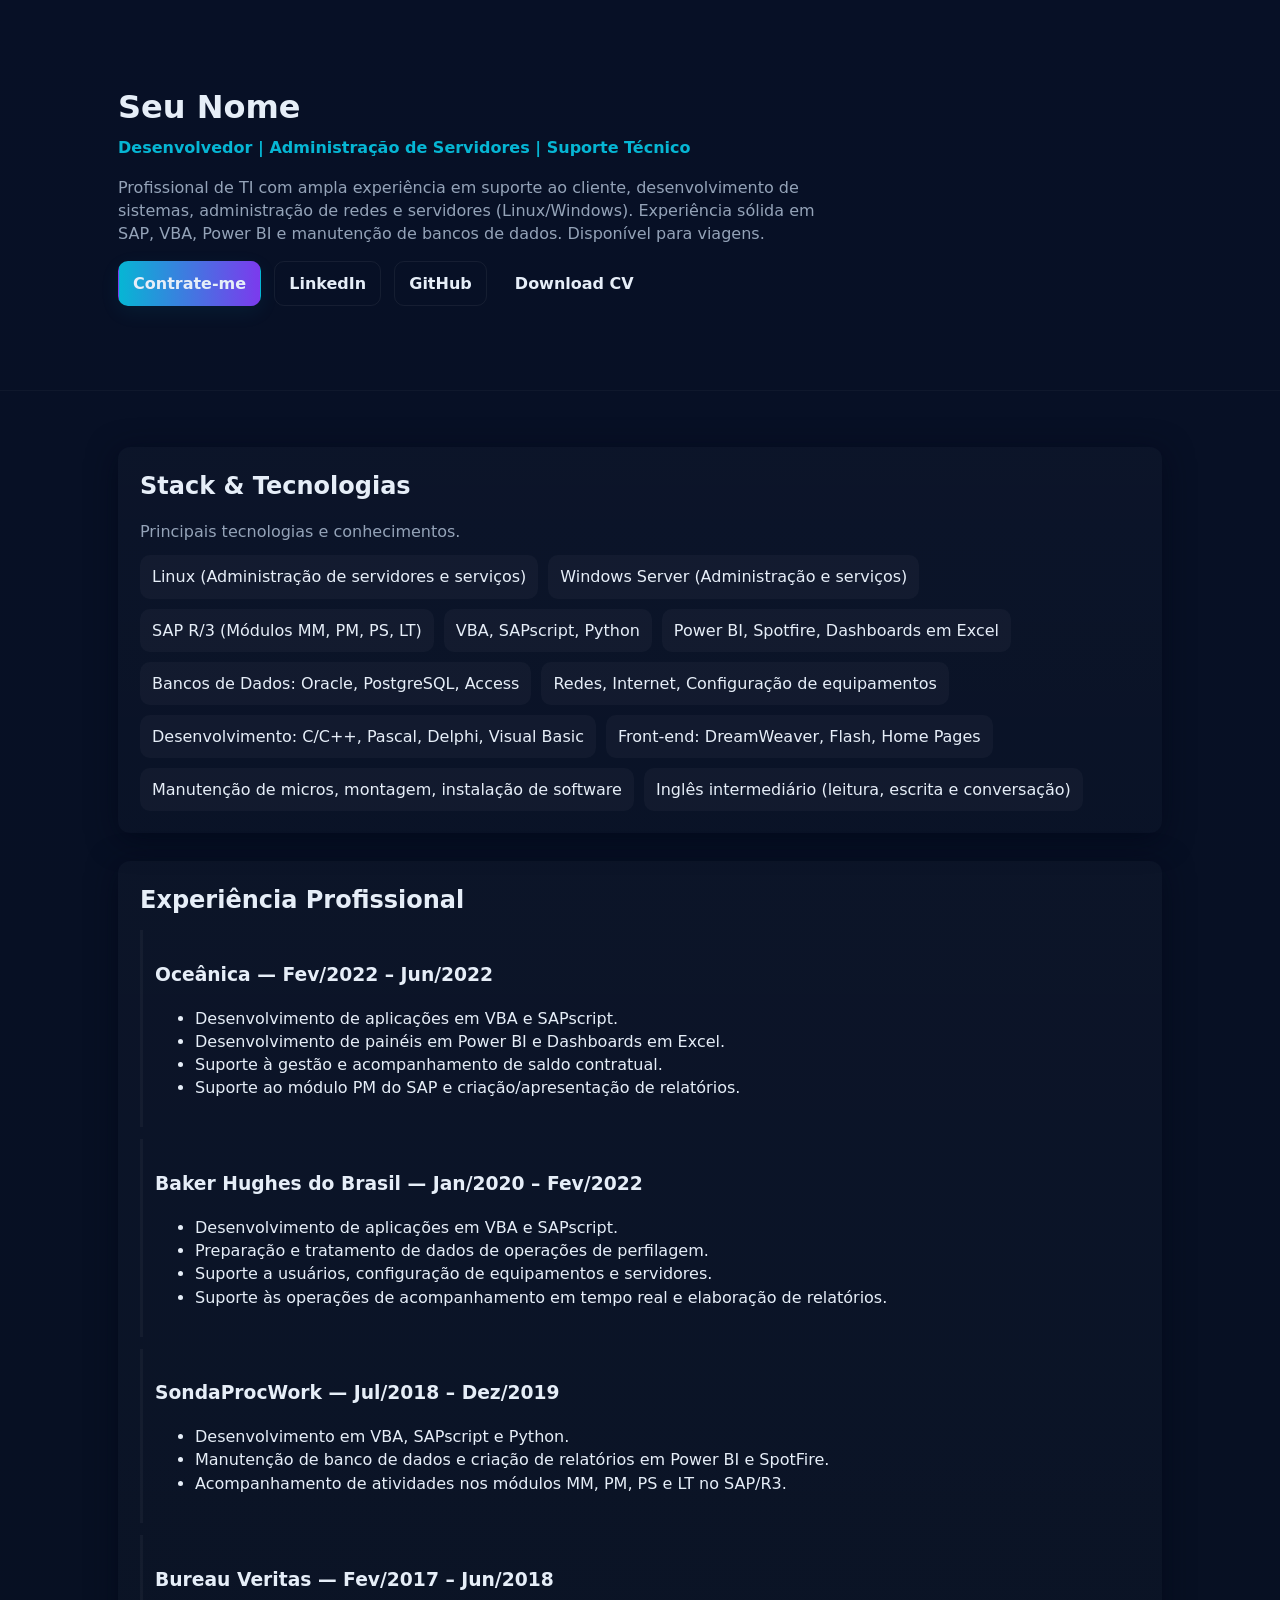
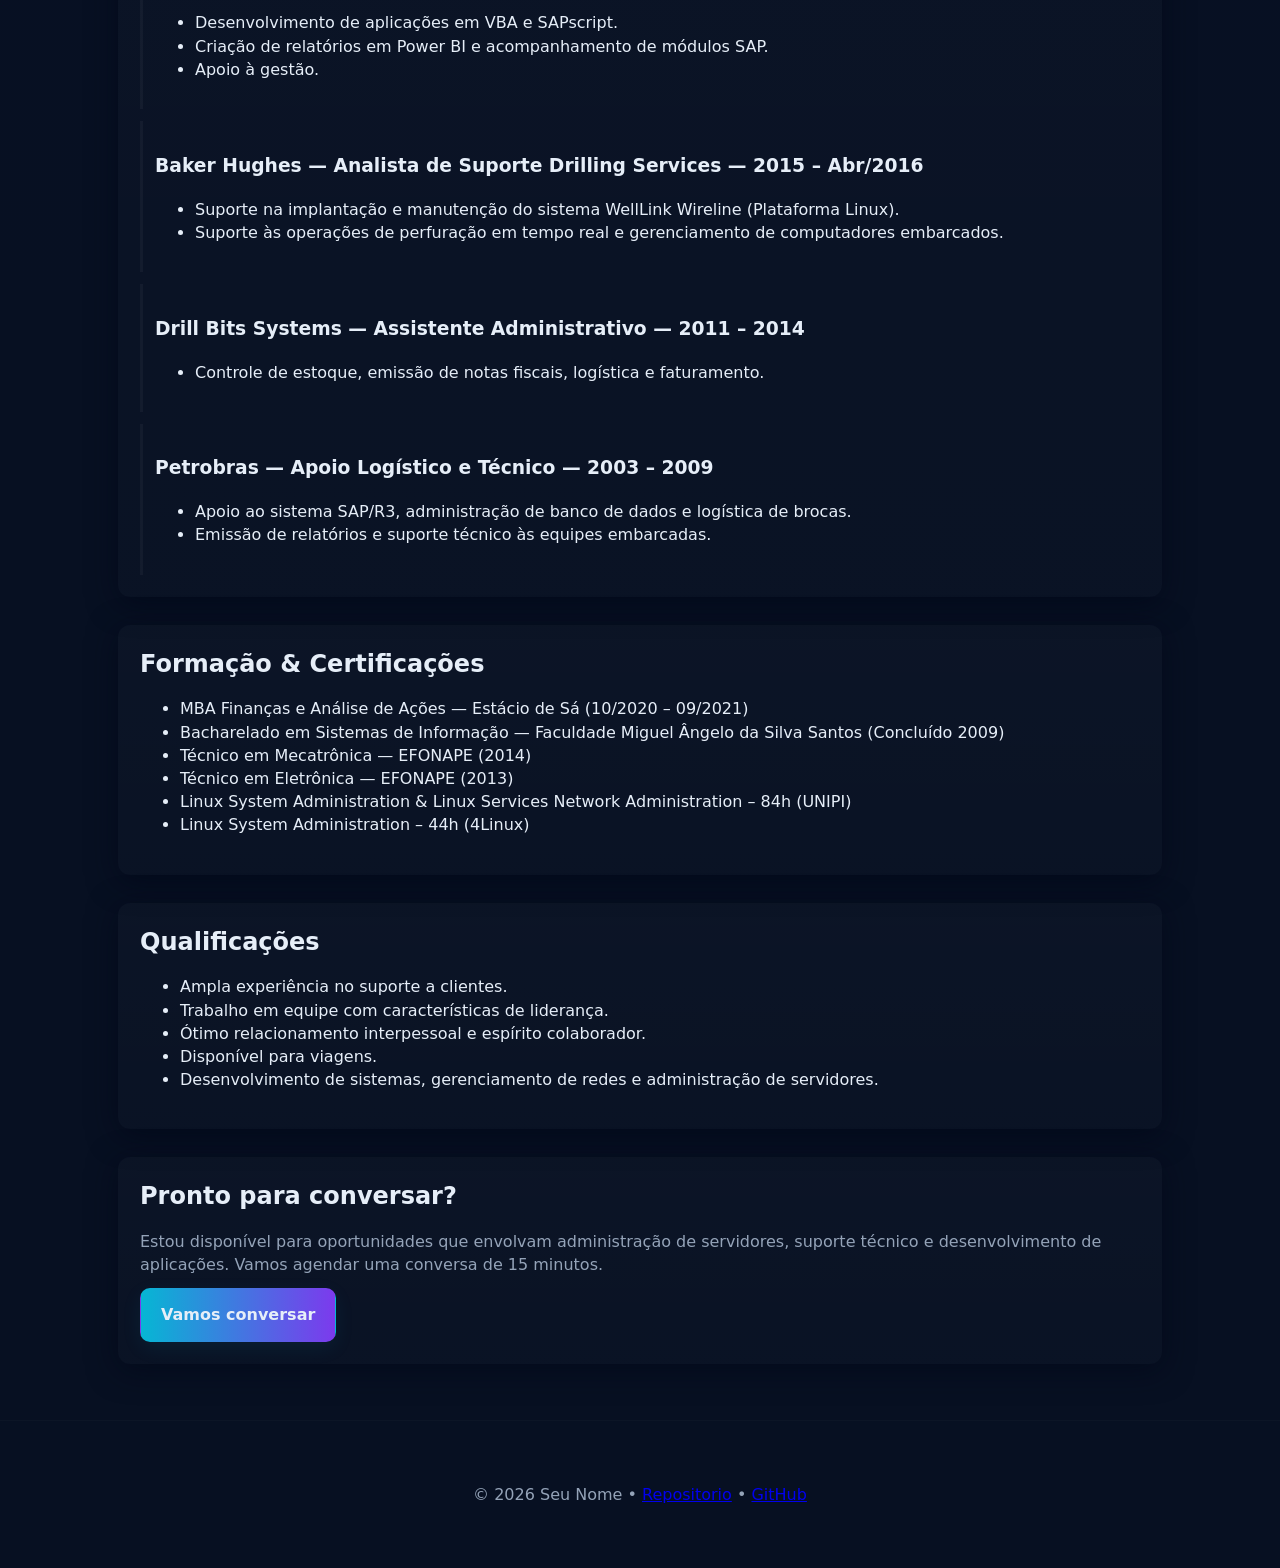
==== index.html @ 39094fad "Add GitHub Pages developer portfolio (initial)" ====
<!doctype html>
<html lang="pt-BR">
<head>
  <meta charset="utf-8" />
  <meta name="viewport" content="width=device-width,initial-scale=1" />
  <title>Seu Nome — Desenvolvedor | Portfólio</title>
  <meta name="description" content="Profissional de TI com experiência em desenvolvimento de sistemas, administração de servidores e suporte ao cliente. Especialista em Linux, Windows Server, SAP, VBA e Power BI."/>
  <meta name="author" content="Seu Nome">
  <meta property="og:title" content="Seu Nome — Desenvolvedor"/>
  <meta property="og:description" content="Profissional de TI com experiência em desenvolvimento de sistemas, administração de servidores e suporte ao cliente."/>
  <link rel="stylesheet" href="styles.css">
</head>
<body>
  <header class="hero">
    <div class="container">
      <div class="hero-text">
        <h1>Seu Nome</h1>
        <p class="role">Desenvolvedor | Administração de Servidores | Suporte Técnico</p>
        <p class="summary">Profissional de TI com ampla experiência em suporte ao cliente, desenvolvimento de sistemas, administração de redes e servidores (Linux/Windows). Experiência sólida em SAP, VBA, Power BI e manutenção de bancos de dados. Disponível para viagens.</p>
        <div class="contact-ctas">
          <a href="mailto:seu-email@exemplo.com" class="btn primary">Contrate-me</a>
          <a href="https://www.linkedin.com/in/seu-linkedin" class="btn outline" target="_blank" rel="noopener">LinkedIn</a>
          <a href="https://github.com/lnxslack" class="btn outline" target="_blank" rel="noopener">GitHub</a>
          <a href="resume.pdf" class="btn" download>Download CV</a>
        </div>
      </div>
    </div>
  </header>

  <main class="container">
    <section id="skills" class="card">
      <h2>Stack & Tecnologias</h2>
      <p class="muted">Principais tecnologias e conhecimentos.</p>
      <ul class="skills-list">
        <li>Linux (Administração de servidores e serviços)</li>
        <li>Windows Server (Administração e serviços)</li>
        <li>SAP R/3 (Módulos MM, PM, PS, LT)</li>
        <li>VBA, SAPscript, Python</li>
        <li>Power BI, Spotfire, Dashboards em Excel</li>
        <li>Bancos de Dados: Oracle, PostgreSQL, Access</li>
        <li>Redes, Internet, Configuração de equipamentos</li>
        <li>Desenvolvimento: C/C++, Pascal, Delphi, Visual Basic</li>
        <li>Front-end: DreamWeaver, Flash, Home Pages</li>
        <li>Manutenção de micros, montagem, instalação de software</li>
        <li>Inglês intermediário (leitura, escrita e conversação)</li>
      </ul>
    </section>

    <section id="experience" class="card">
      <h2>Experiência Profissional</h2>
      <div class="timeline">

        <div class="timeline-item">
          <h3>Oceânica — Fev/2022 – Jun/2022</h3>
          <ul>
            <li>Desenvolvimento de aplicações em VBA e SAPscript.</li>
            <li>Desenvolvimento de painéis em Power BI e Dashboards em Excel.</li>
            <li>Suporte à gestão e acompanhamento de saldo contratual.</li>
            <li>Suporte ao módulo PM do SAP e criação/apresentação de relatórios.</li>
          </ul>
        </div>

        <div class="timeline-item">
          <h3>Baker Hughes do Brasil — Jan/2020 – Fev/2022</h3>
          <ul>
            <li>Desenvolvimento de aplicações em VBA e SAPscript.</li>
            <li>Preparação e tratamento de dados de operações de perfilagem.</li>
            <li>Suporte a usuários, configuração de equipamentos e servidores.</li>
            <li>Suporte às operações de acompanhamento em tempo real e elaboração de relatórios.</li>
          </ul>
        </div>

        <div class="timeline-item">
          <h3>SondaProcWork — Jul/2018 – Dez/2019</h3>
          <ul>
            <li>Desenvolvimento em VBA, SAPscript e Python.</li>
            <li>Manutenção de banco de dados e criação de relatórios em Power BI e SpotFire.</li>
            <li>Acompanhamento de atividades nos módulos MM, PM, PS e LT no SAP/R3.</li>
          </ul>
        </div>

        <div class="timeline-item">
          <h3>Bureau Veritas — Fev/2017 – Jun/2018</h3>
          <ul>
            <li>Desenvolvimento de aplicações em VBA e SAPscript.</li>
            <li>Criação de relatórios em Power BI e acompanhamento de módulos SAP.</li>
            <li>Apoio à gestão.</li>
          </ul>
        </div>

        <div class="timeline-item">
          <h3>Baker Hughes — Analista de Suporte Drilling Services — 2015 – Abr/2016</h3>
          <ul>
            <li>Suporte na implantação e manutenção do sistema WellLink Wireline (Plataforma Linux).</li>
            <li>Suporte às operações de perfuração em tempo real e gerenciamento de computadores embarcados.</li>
          </ul>
        </div>

        <div class="timeline-item">
          <h3>Drill Bits Systems — Assistente Administrativo — 2011 – 2014</h3>
          <ul>
            <li>Controle de estoque, emissão de notas fiscais, logística e faturamento.</li>
          </ul>
        </div>

        <div class="timeline-item">
          <h3>Petrobras — Apoio Logístico e Técnico — 2003 – 2009</h3>
          <ul>
            <li>Apoio ao sistema SAP/R3, administração de banco de dados e logística de brocas.</li>
            <li>Emissão de relatórios e suporte técnico às equipes embarcadas.</li>
          </ul>
        </div>

      </div>
    </section>

    <section id="education" class="card">
      <h2>Formação & Certificações</h2>
      <ul>
        <li>MBA Finanças e Análise de Ações — Estácio de Sá (10/2020 – 09/2021)</li>
        <li>Bacharelado em Sistemas de Informação — Faculdade Miguel Ângelo da Silva Santos (Concluído 2009)</li>
        <li>Técnico em Mecatrônica — EFONAPE (2014)</li>
        <li>Técnico em Eletrônica — EFONAPE (2013)</li>
        <li>Linux System Administration & Linux Services Network Administration – 84h (UNIPI)</li>
        <li>Linux System Administration – 44h (4Linux)</li>
      </ul>
    </section>

    <section id="qualifications" class="card">
      <h2>Qualificações</h2>
      <ul>
        <li>Ampla experiência no suporte a clientes.</li>
        <li>Trabalho em equipe com características de liderança.</li>
        <li>Ótimo relacionamento interpessoal e espírito colaborador.</li>
        <li>Disponível para viagens.</li>
        <li>Desenvolvimento de sistemas, gerenciamento de redes e administração de servidores.</li>
      </ul>
    </section>

    <section id="cta" class="card cta">
      <h2>Pronto para conversar?</h2>
      <p class="muted">Estou disponível para oportunidades que envolvam administração de servidores, suporte técnico e desenvolvimento de aplicações. Vamos agendar uma conversa de 15 minutos.</p>
      <a href="mailto:seu-email@exemplo.com?subject=Oportunidade%20de%20Trabalho" class="btn primary large">Vamos conversar</a>
    </section>
  </main>

  <footer class="site-footer">
    <div class="container">
      <p>© {{ANO_ATUAL}} Seu Nome • <a href="https://github.com/lnxslack/Resume">Repositorio</a> • <a href="https://github.com/lnxslack">GitHub</a></p>
    </div>
  </footer>

  <script src="script.js"></script>
</body>
</html>
---- styles.css ----
:root{
  --bg:#0f1724;
  --card:#0b1220;
  --accent:#06b6d4;
  --muted:#94a3b8;
  --text:#e6eef8;
  --glass: rgba(255,255,255,0.03);
  --radius:12px;
  --container:1100px;
  font-family: Inter, system-ui, -apple-system, "Segoe UI", Roboto, "Helvetica Neue", Arial;
}
*{box-sizing:border-box}
body{
  margin:0;
  background:linear-gradient(180deg,#071026 0%,#071022 60%);
  color:var(--text);
  -webkit-font-smoothing:antialiased;
  line-height:1.45;
}
.container{
  max-width:var(--container);
  margin:0 auto;
  padding:28px;
}
.hero{
  padding:56px 0;
  border-bottom:1px solid rgba(255,255,255,0.03);
}
.hero .container{
  display:flex;
  gap:28px;
  align-items:center;
}
.hero-text h1{margin:0;font-size:32px}
.role{color:var(--accent);margin:6px 0;font-weight:600}
.summary{color:var(--muted);max-width:720px}
.btn{
  display:inline-block;padding:10px 14px;border-radius:10px;text-decoration:none;color:var(--text);margin-right:8px;border:1px solid transparent;font-weight:600
}
.btn.primary{background:linear-gradient(90deg,var(--accent),#7c3aed);box-shadow:0 6px 20px rgba(6,182,212,0.08)}
.btn.outline{background:transparent;border:1px solid rgba(255,255,255,0.06)}
.btn.large{padding:14px 20px;font-size:16px}
.card{background:linear-gradient(180deg, rgba(255,255,255,0.02), rgba(255,255,255,0.01)); margin:28px 0;padding:22px;border-radius:var(--radius);box-shadow:0 6px 30px rgba(2,6,23,0.6)}
h2{margin:0 0 12px 0}
.muted{color:var(--muted);margin-bottom:12px}
.skills-list{display:flex;flex-wrap:wrap;gap:10px;list-style:none;padding:0;margin:0}
.skills-list li{background:rgba(255,255,255,0.03);padding:10px 12px;border-radius:10px}
.projects-grid{display:grid;grid-template-columns:repeat(auto-fit,minmax(260px,1fr));gap:14px}
.project{padding:12px;border-radius:10px;background:rgba(255,255,255,0.02)}
.timeline{display:flex;flex-direction:column;gap:12px}
.timeline-item{padding:12px;border-left:3px solid rgba(255,255,255,0.04)}
.testimonials{display:grid;grid-template-columns:repeat(auto-fit,minmax(220px,1fr));gap:12px}
.site-footer{padding:18px 0;border-top:1px solid rgba(255,255,255,0.02);text-align:center;color:var(--muted)}
@media (max-width:820px){
  .hero .container{flex-direction:column;align-items:flex-start}
  .avatar{width:110px;height:110px}
}
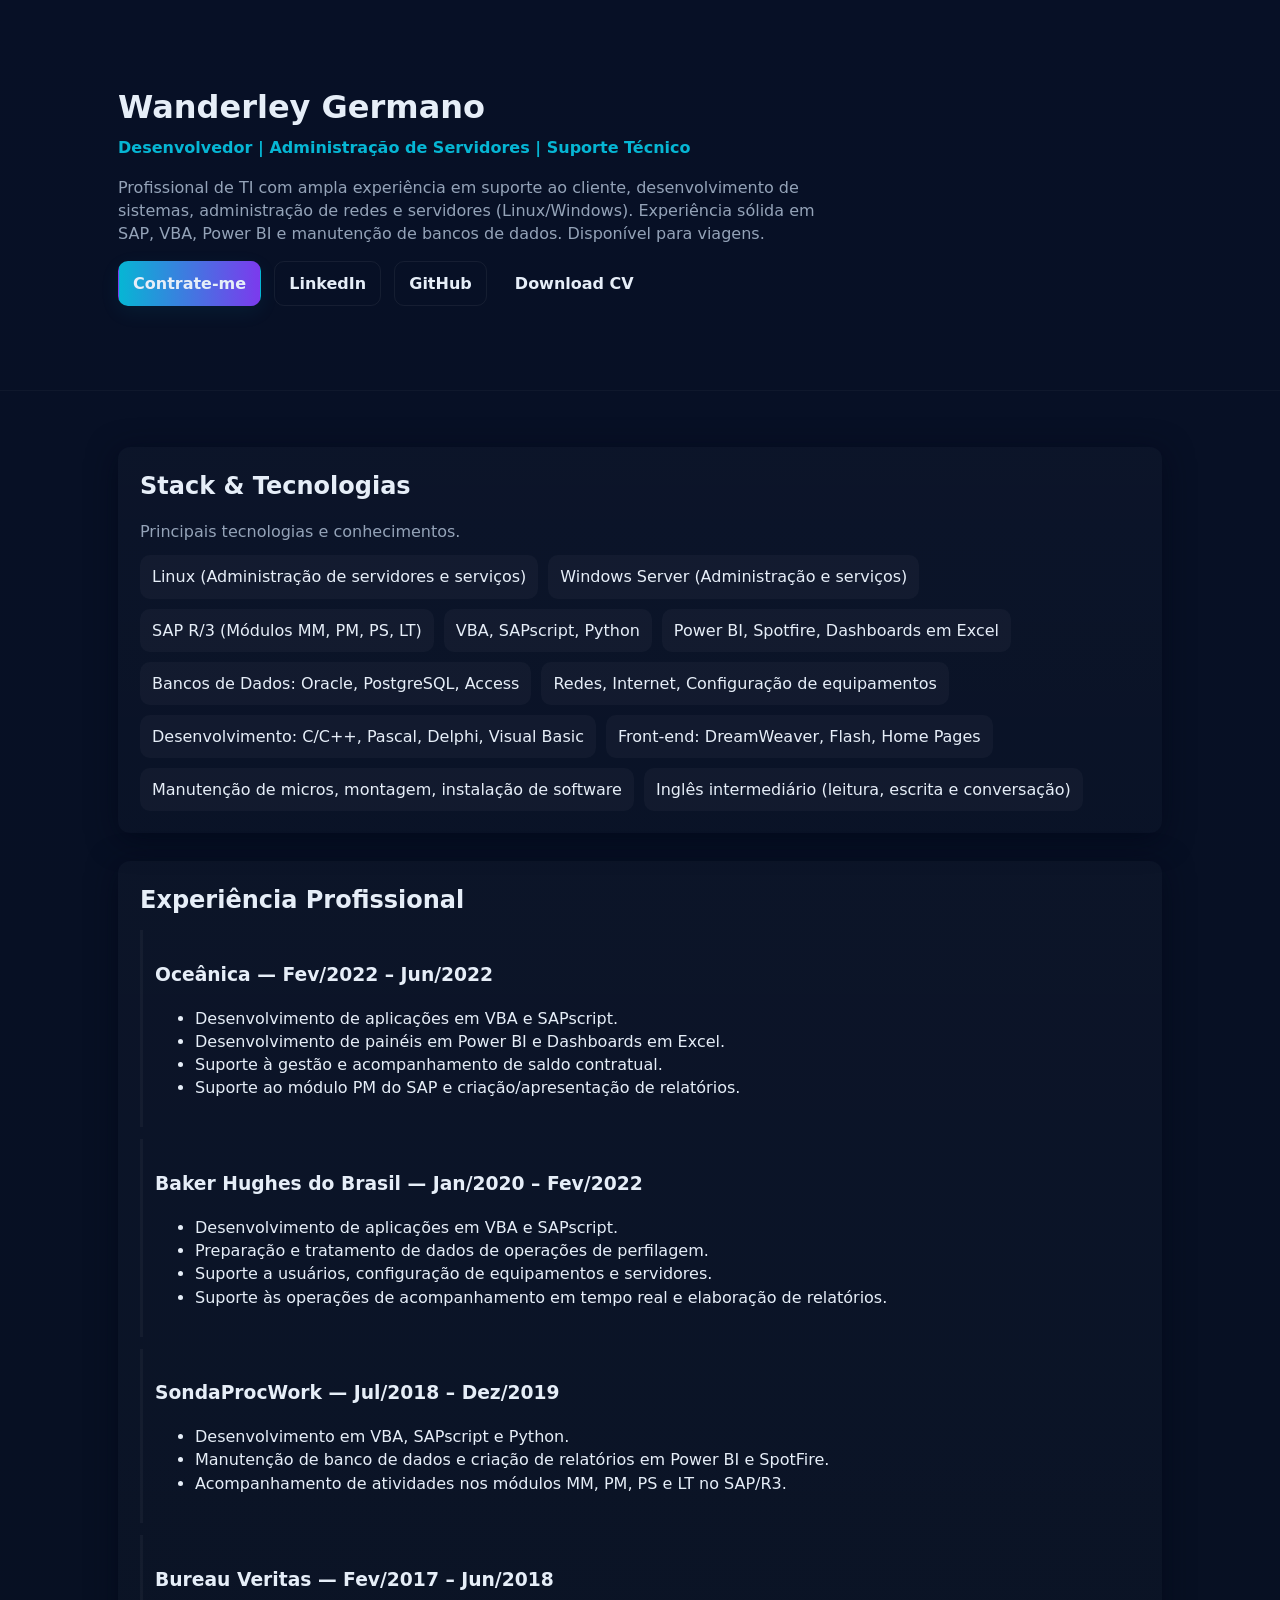
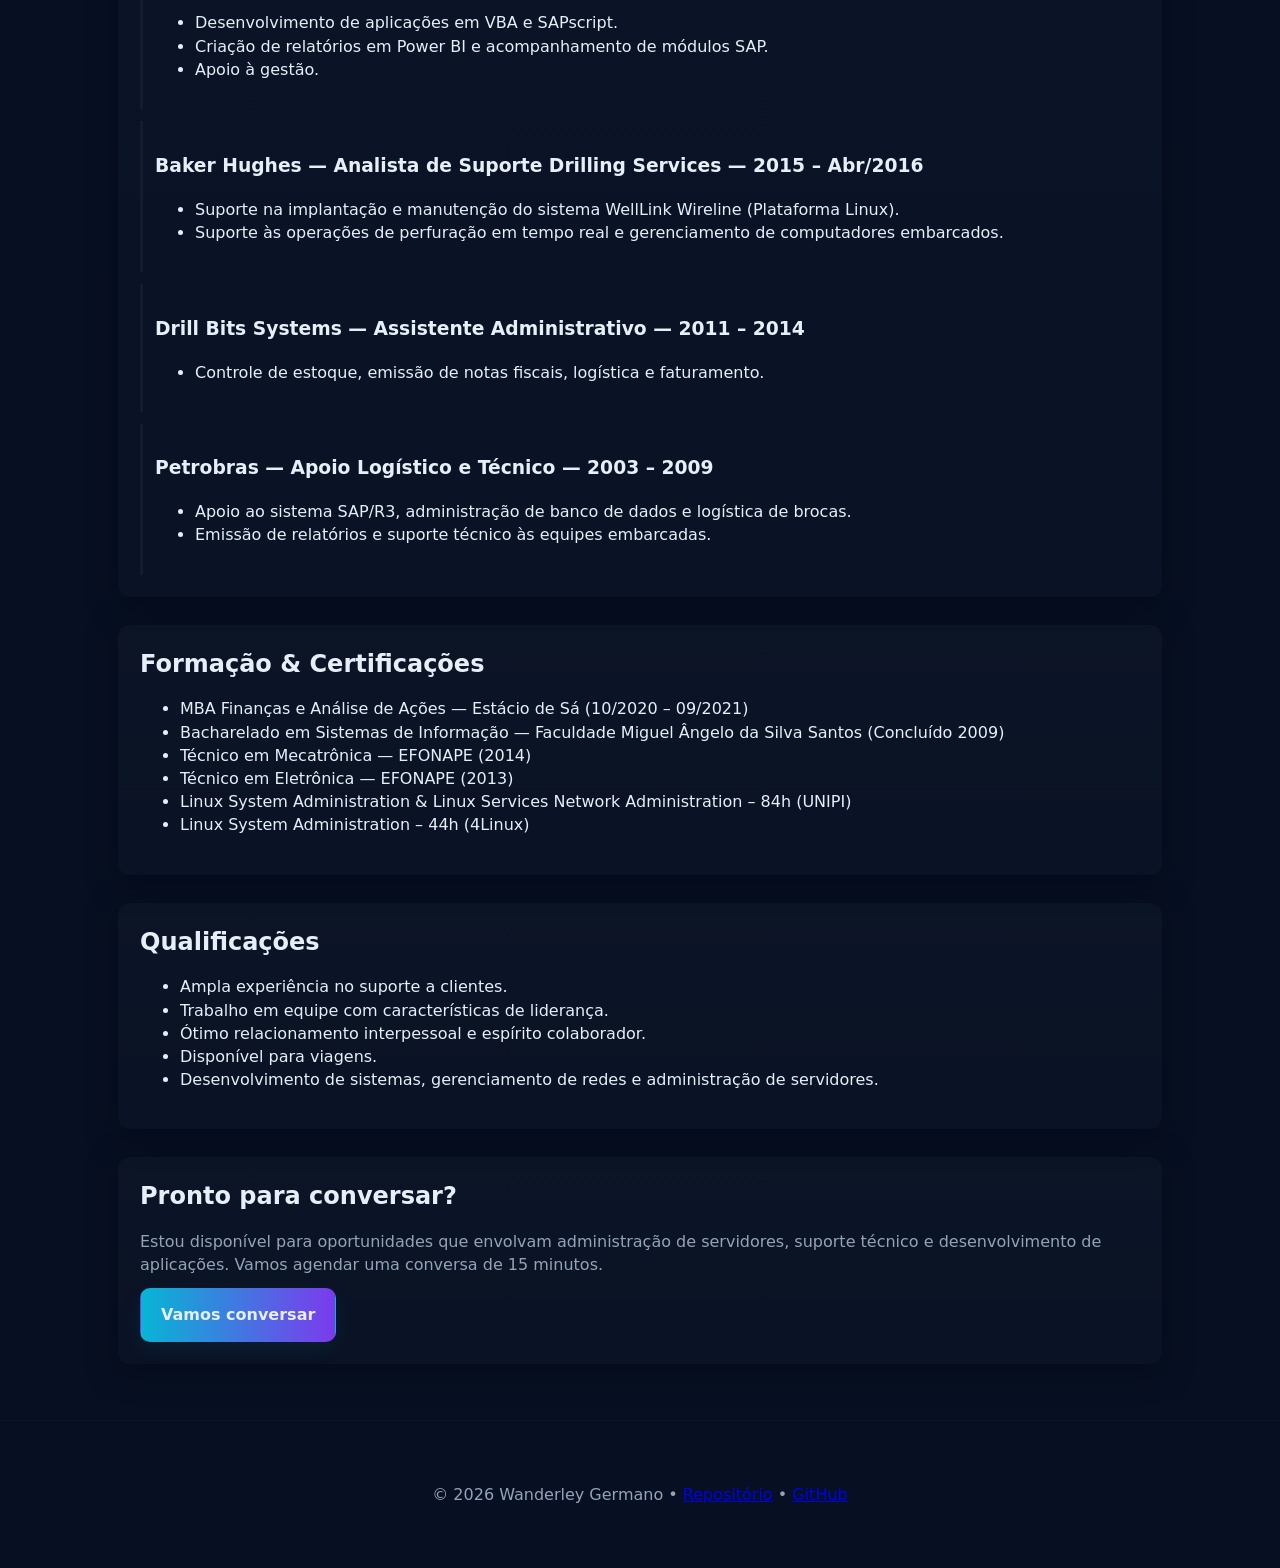
==== commit 6a722d8d: "index" ====
--- a/index.html
+++ b/index.html
@@ -3,23 +3,23 @@
 <head>
   <meta charset="utf-8" />
   <meta name="viewport" content="width=device-width,initial-scale=1" />
-  <title>Seu Nome — Desenvolvedor | Portfólio</title>
-  <meta name="description" content="Profissional de TI com experiência em desenvolvimento de sistemas, administração de servidores e suporte ao cliente. Especialista em Linux, Windows Server, SAP, VBA e Power BI."/>
-  <meta name="author" content="Seu Nome">
-  <meta property="og:title" content="Seu Nome — Desenvolvedor"/>
-  <meta property="og:description" content="Profissional de TI com experiência em desenvolvimento de sistemas, administração de servidores e suporte ao cliente."/>
+  <title>Wanderley Germano — Desenvolvedor | Portfólio</title>
+  <meta name="description" content="Wanderley Germano — Profissional de TI com experiência em desenvolvimento de sistemas, administração de servidores e suporte ao cliente. Especialista em Linux, Windows Server, SAP, VBA e Power BI."/>
+  <meta name="author" content="Wanderley Germano">
+  <meta property="og:title" content="Wanderley Germano — Desenvolvedor"/>
+  <meta property="og:description" content="Profissional de TI com amplo histórico em suporte, desenvolvimento de aplicações, administração de servidores e SAP."/>
   <link rel="stylesheet" href="styles.css">
 </head>
 <body>
   <header class="hero">
     <div class="container">
       <div class="hero-text">
-        <h1>Seu Nome</h1>
+        <h1>Wanderley Germano</h1>
         <p class="role">Desenvolvedor | Administração de Servidores | Suporte Técnico</p>
         <p class="summary">Profissional de TI com ampla experiência em suporte ao cliente, desenvolvimento de sistemas, administração de redes e servidores (Linux/Windows). Experiência sólida em SAP, VBA, Power BI e manutenção de bancos de dados. Disponível para viagens.</p>
         <div class="contact-ctas">
-          <a href="mailto:seu-email@exemplo.com" class="btn primary">Contrate-me</a>
-          <a href="https://www.linkedin.com/in/seu-linkedin" class="btn outline" target="_blank" rel="noopener">LinkedIn</a>
+          <a href="mailto:wanderley.germano@gmail.com" class="btn primary">Contrate-me</a>
+          <a href="https://www.linkedin.com/in/wanderley-germano/" class="btn outline" target="_blank" rel="noopener">LinkedIn</a>
           <a href="https://github.com/lnxslack" class="btn outline" target="_blank" rel="noopener">GitHub</a>
           <a href="resume.pdf" class="btn" download>Download CV</a>
         </div>
@@ -140,13 +140,13 @@
     <section id="cta" class="card cta">
       <h2>Pronto para conversar?</h2>
       <p class="muted">Estou disponível para oportunidades que envolvam administração de servidores, suporte técnico e desenvolvimento de aplicações. Vamos agendar uma conversa de 15 minutos.</p>
-      <a href="mailto:seu-email@exemplo.com?subject=Oportunidade%20de%20Trabalho" class="btn primary large">Vamos conversar</a>
+      <a href="mailto:wanderley.germano@gmail.com?subject=Oportunidade%20de%20Trabalho" class="btn primary large">Vamos conversar</a>
     </section>
   </main>
 
   <footer class="site-footer">
     <div class="container">
-      <p>© {{ANO_ATUAL}} Seu Nome • <a href="https://github.com/lnxslack/Resume">Repositorio</a> • <a href="https://github.com/lnxslack">GitHub</a></p>
+      <p>© {{ANO_ATUAL}} Wanderley Germano • <a href="https://github.com/lnxslack/Resume">Repositório</a> • <a href="https://github.com/lnxslack">GitHub</a></p>
     </div>
   </footer>
 
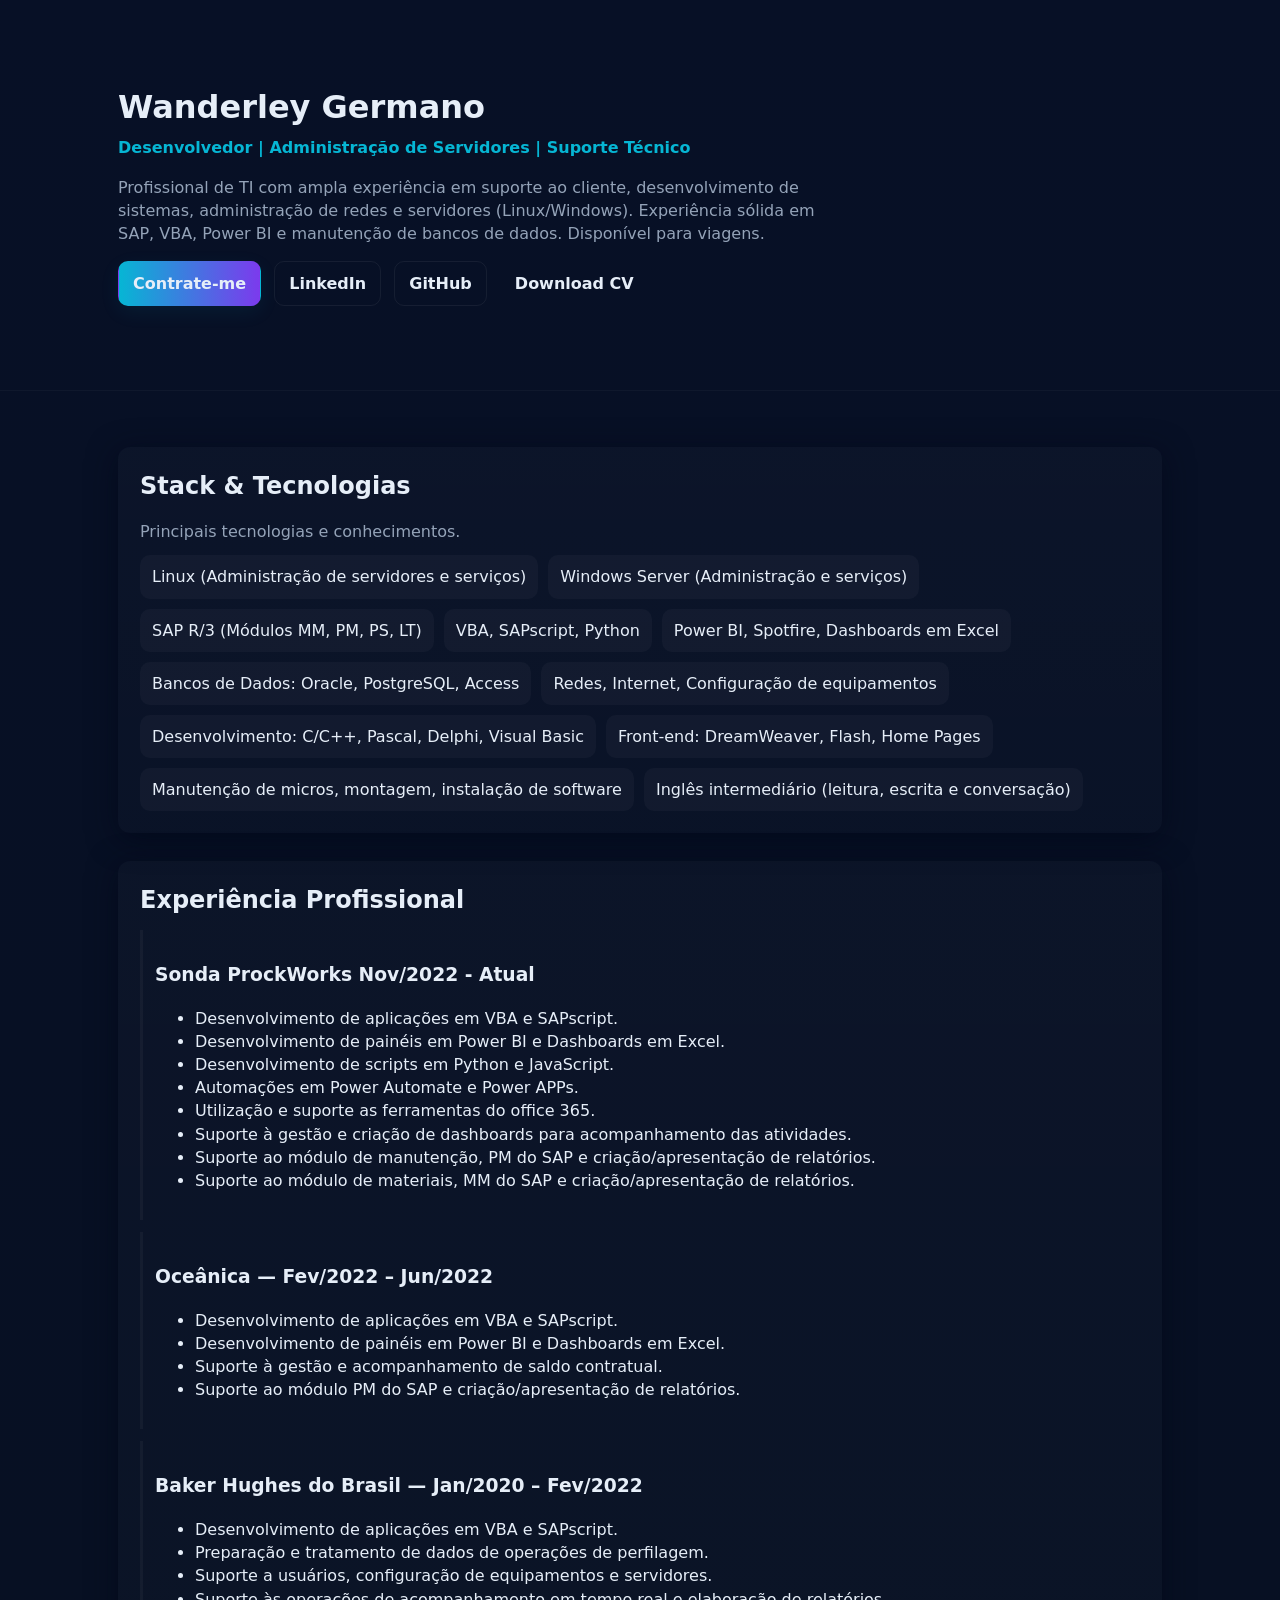
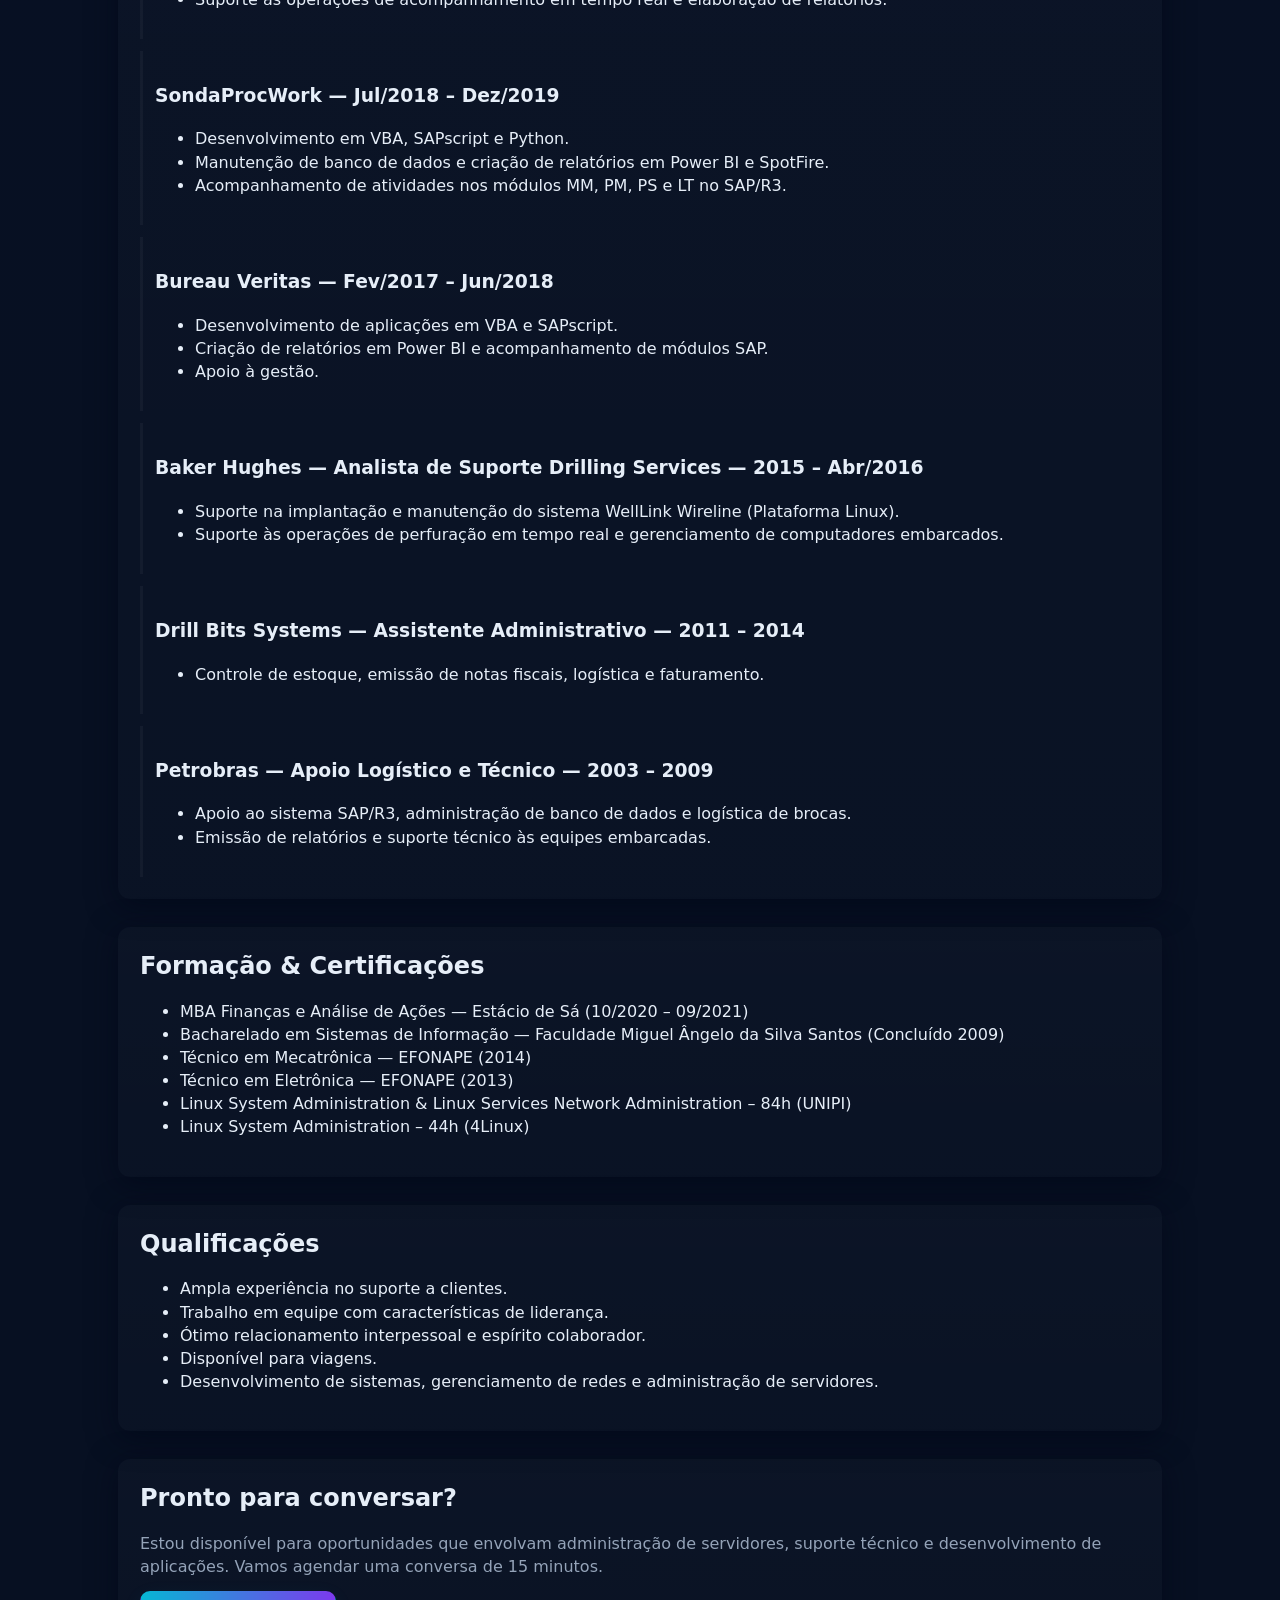
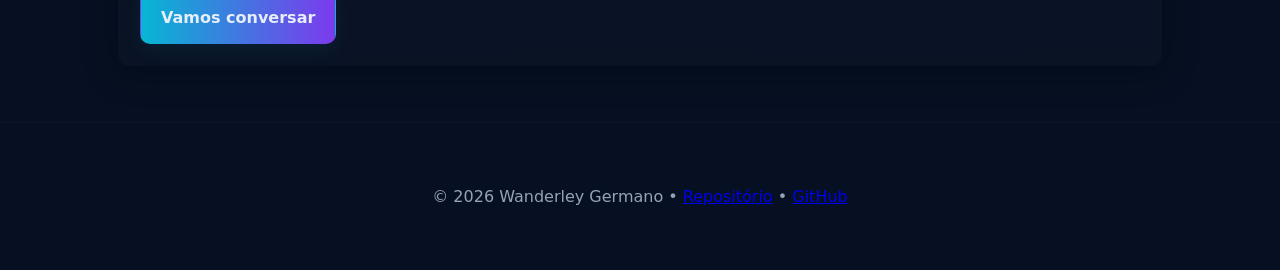
==== commit 95385ffd: "atualização" ====
--- a/index.html
+++ b/index.html
@@ -49,6 +49,20 @@
     <section id="experience" class="card">
       <h2>Experiência Profissional</h2>
       <div class="timeline">
+
+        <div class="timeline-item">
+          <h3>Sonda ProckWorks Nov/2022 - Atual</h3>
+          <ul>
+            <li>Desenvolvimento de aplicações em VBA e SAPscript.</li>
+            <li>Desenvolvimento de painéis em Power BI e Dashboards em Excel.</li>
+            <li>Desenvolvimento de scripts em Python e JavaScript.</li>
+            <li>Automações em Power Automate e Power APPs.</li>
+            <li>Utilização e suporte as ferramentas do office 365.</li>
+            <li>Suporte à gestão e criação de dashboards para acompanhamento das atividades.</li>
+            <li>Suporte ao módulo de manutenção, PM do SAP e criação/apresentação de relatórios.</li>
+            <li>Suporte ao módulo de materiais, MM do SAP e criação/apresentação de relatórios.</li>
+          </ul>
+        </div>
 
         <div class="timeline-item">
           <h3>Oceânica — Fev/2022 – Jun/2022</h3>
--- a/styles.css
+++ b/styles.css
@@ -54,4 +54,4 @@
 @media (max-width:820px){
   .hero .container{flex-direction:column;align-items:flex-start}
   .avatar{width:110px;height:110px}
-}+}
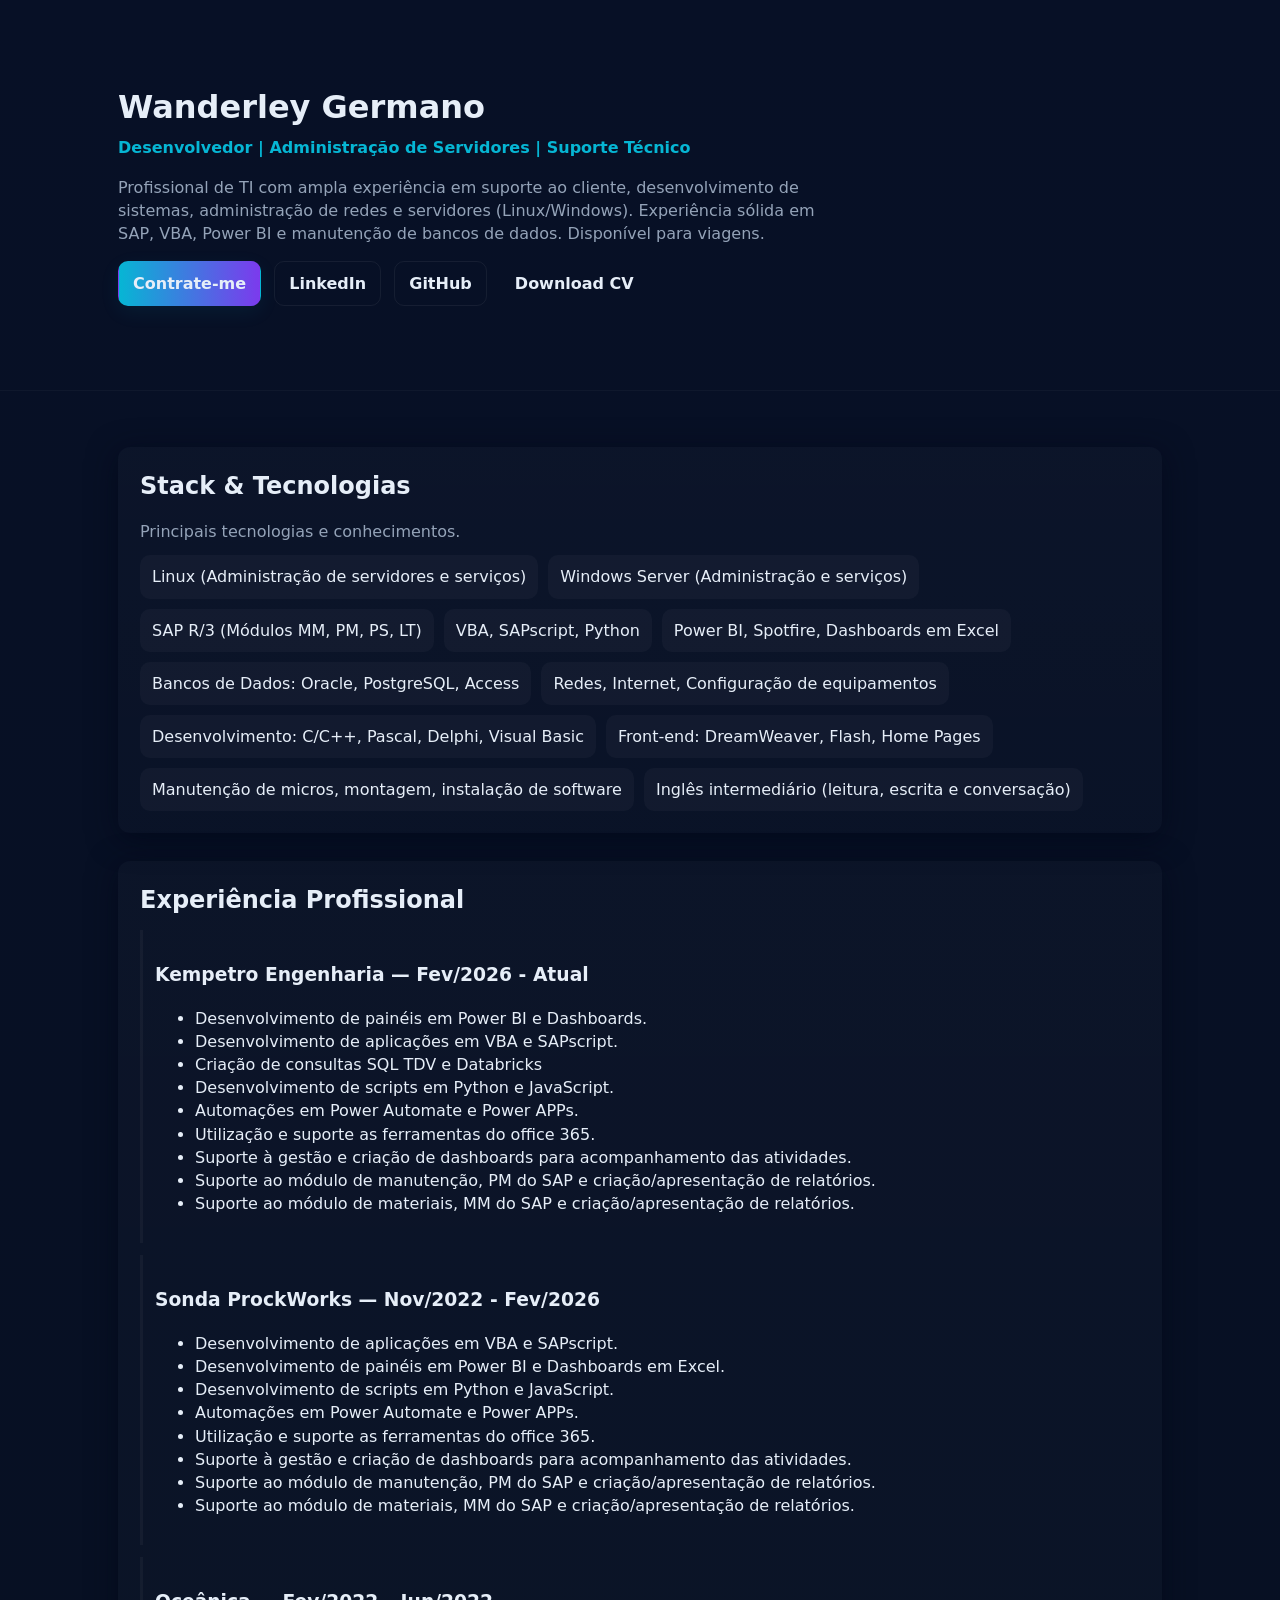
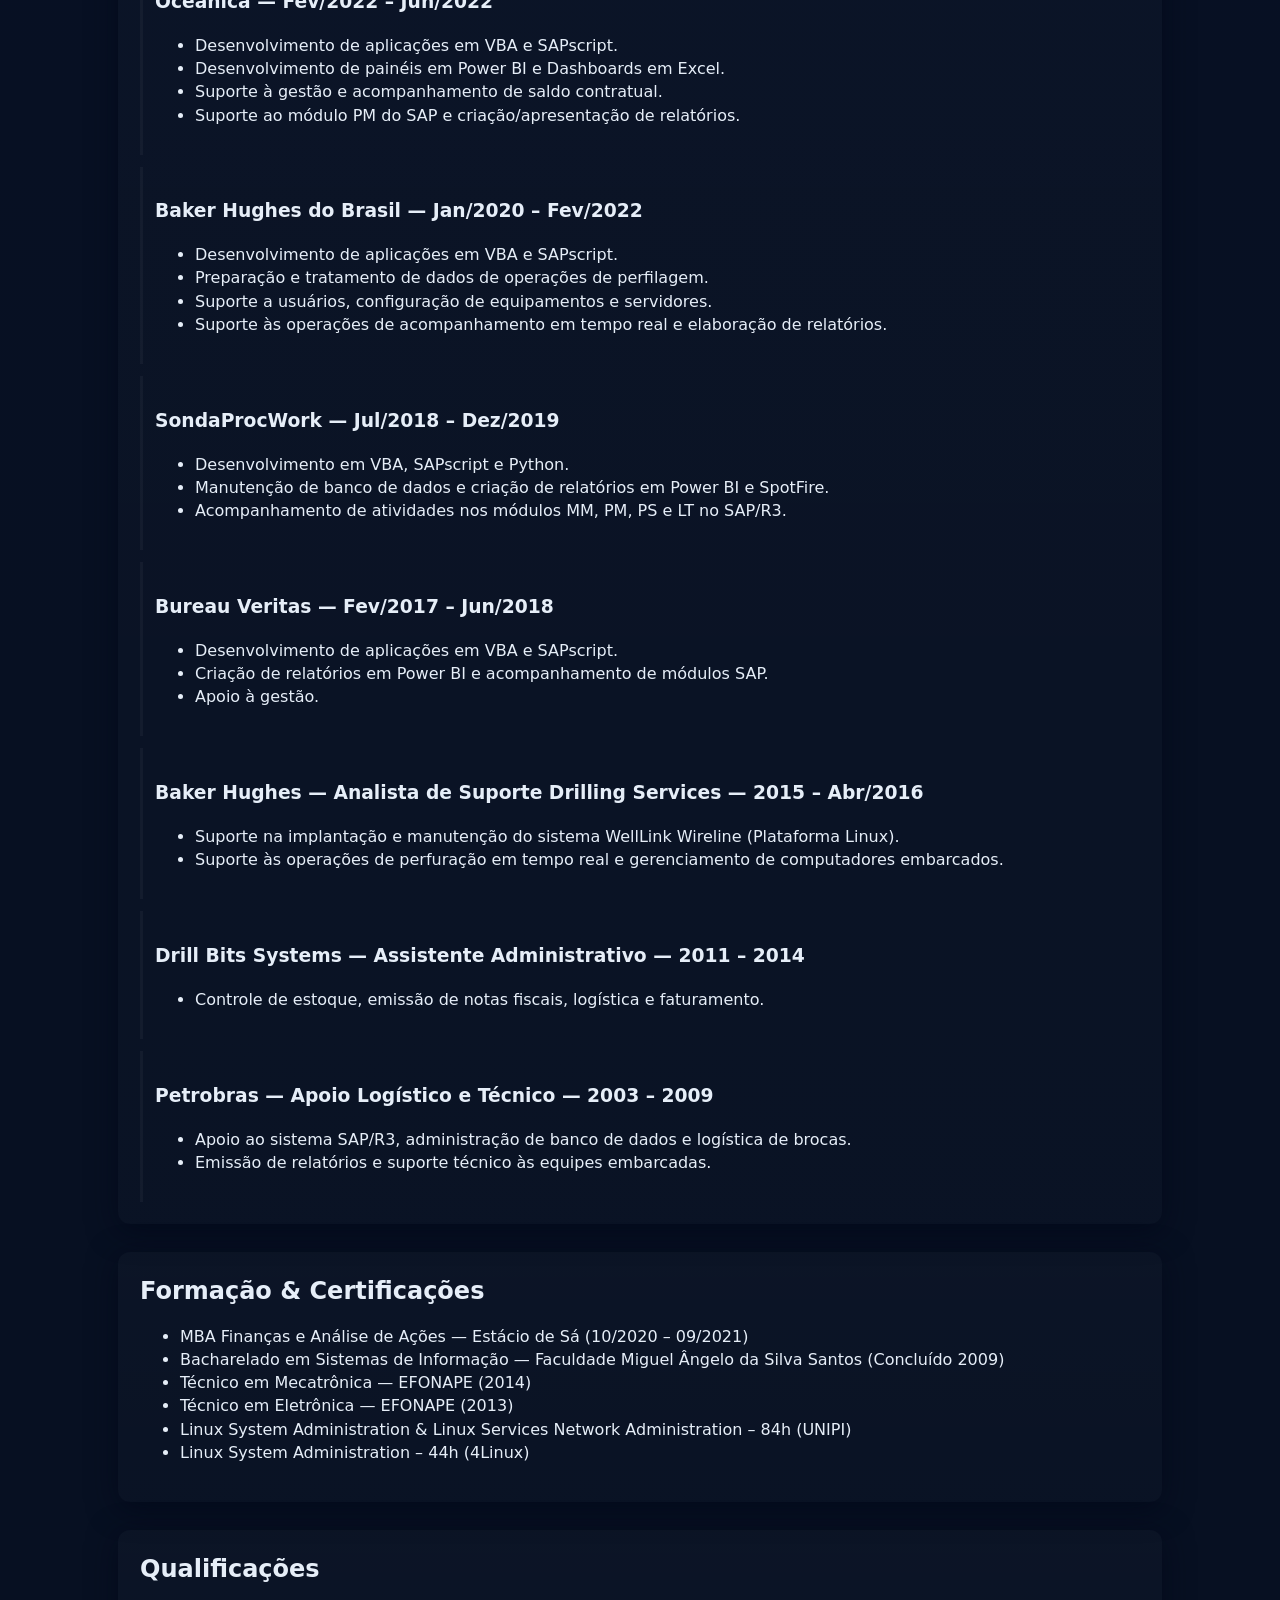
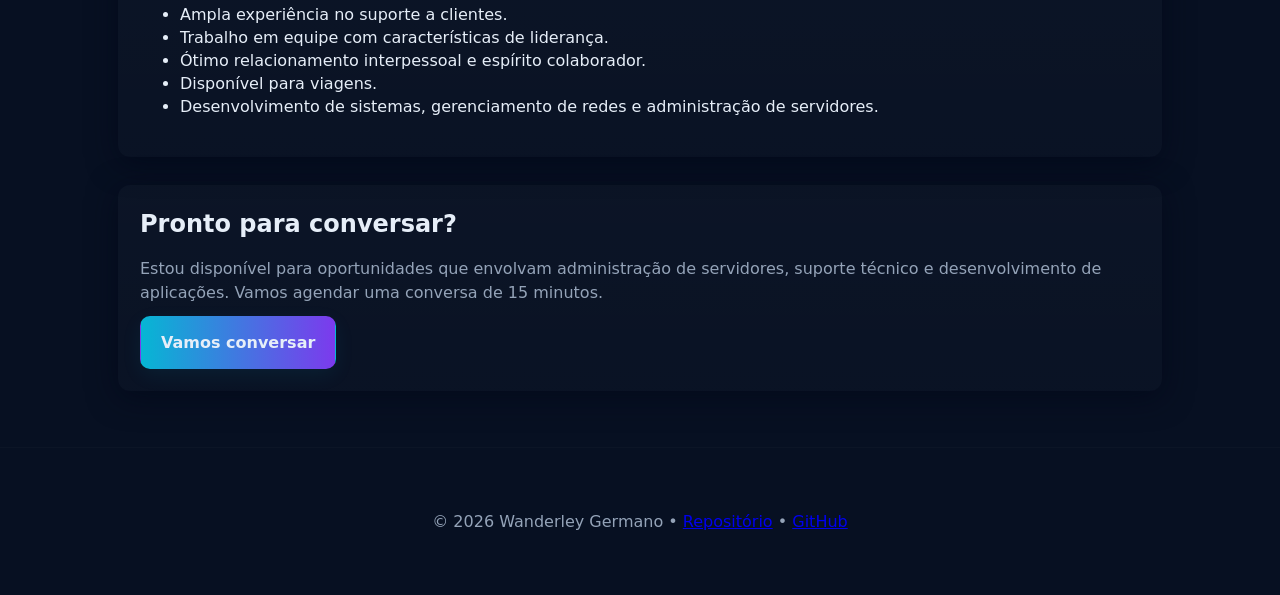
==== commit 206cfec2: "Atualizando o Inglês" ====
--- a/index.html
+++ b/index.html
@@ -48,10 +48,23 @@
 
     <section id="experience" class="card">
       <h2>Experiência Profissional</h2>
-      <div class="timeline">
-
-        <div class="timeline-item">
-          <h3>Sonda ProckWorks Nov/2022 - Atual</h3>
+        <div class="timeline">
+          <div class="timeline-item">
+            <h3>Kempetro Engenharia — Fev/2026 - Atual</h3>
+            <ul>
+              <li>Desenvolvimento de painéis em Power BI e Dashboards.</li>
+              <li>Desenvolvimento de aplicações em VBA e SAPscript.</li>
+              <li>Criação de consultas SQL TDV e Databricks</li>
+              <li>Desenvolvimento de scripts em Python e JavaScript.</li>
+              <li>Automações em Power Automate e Power APPs.</li>
+              <li>Utilização e suporte as ferramentas do office 365.</li>
+              <li>Suporte à gestão e criação de dashboards para acompanhamento das atividades.</li>
+              <li>Suporte ao módulo de manutenção, PM do SAP e criação/apresentação de relatórios.</li>
+              <li>Suporte ao módulo de materiais, MM do SAP e criação/apresentação de relatórios.</li>
+            </ul>
+          </div>
+          <div class="timeline-item">
+            <h3>Sonda ProckWorks — Nov/2022 - Fev/2026</h3>
           <ul>
             <li>Desenvolvimento de aplicações em VBA e SAPscript.</li>
             <li>Desenvolvimento de painéis em Power BI e Dashboards em Excel.</li>
